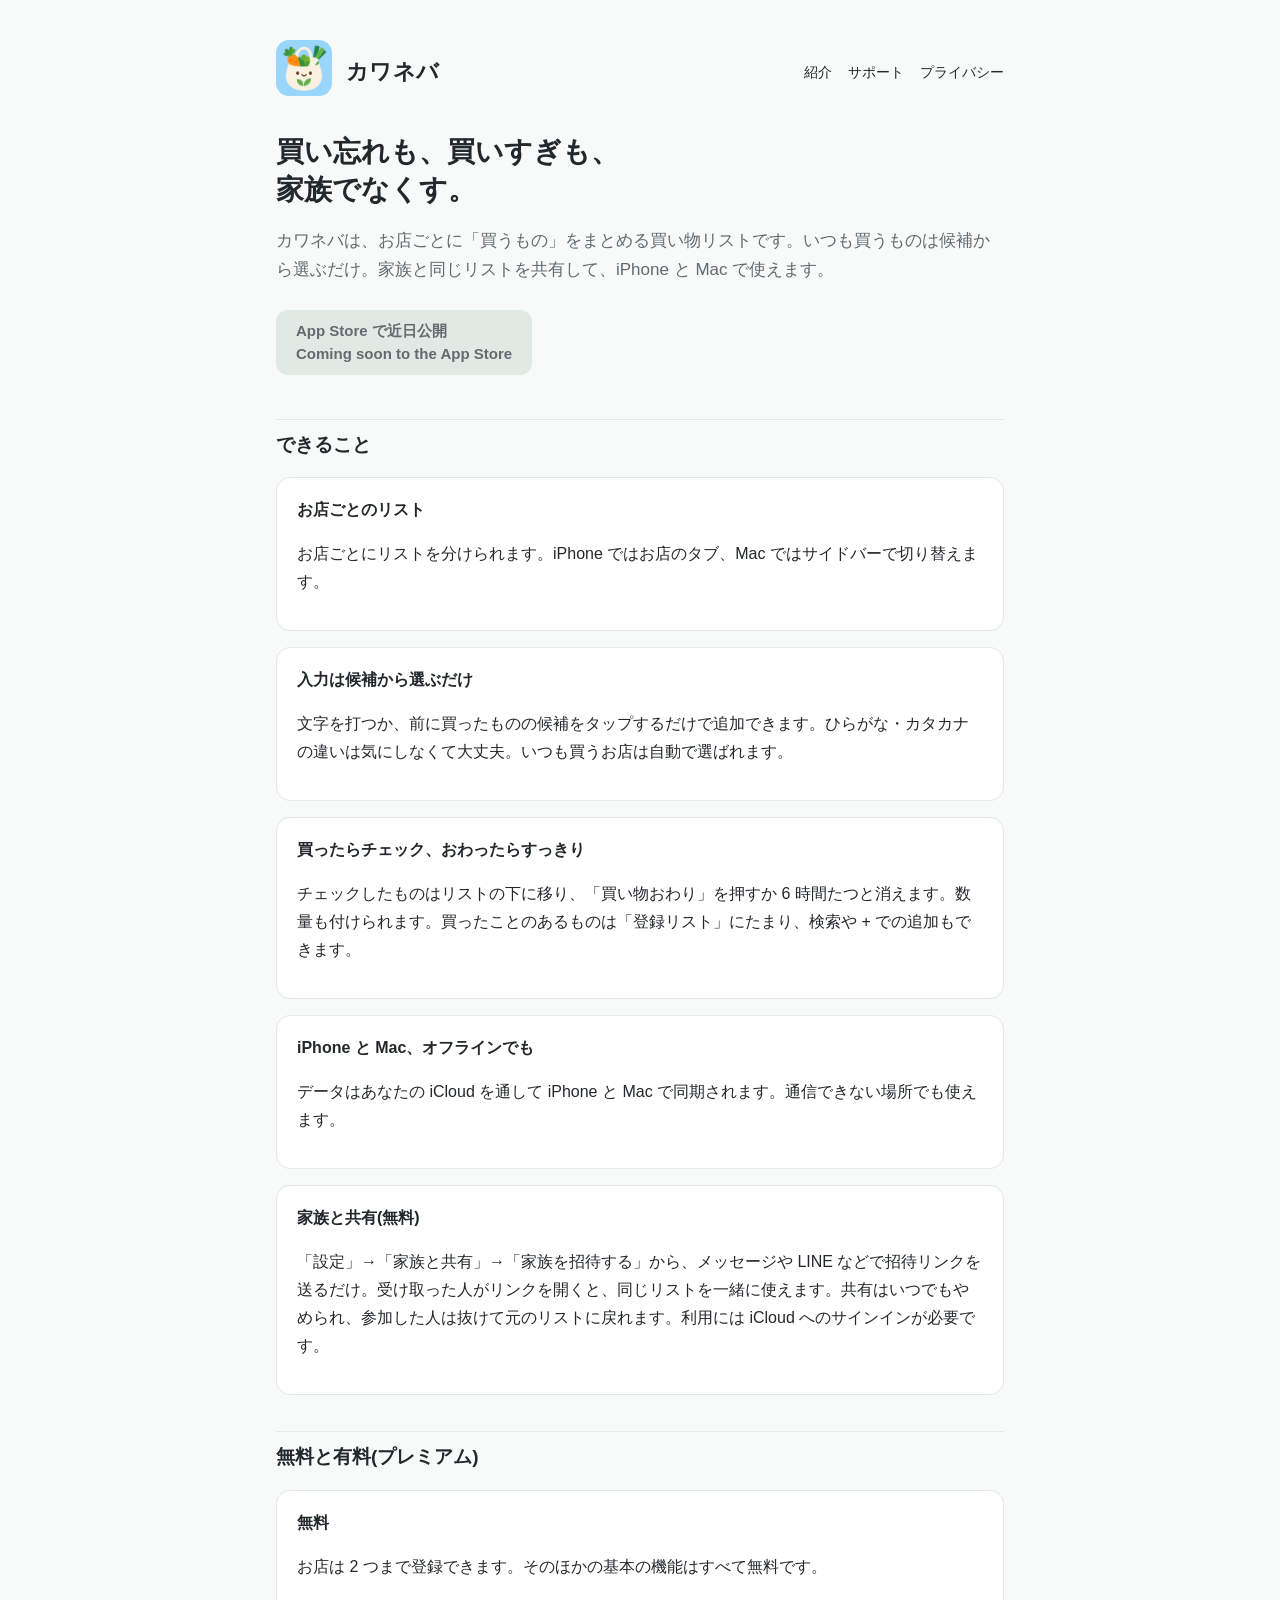
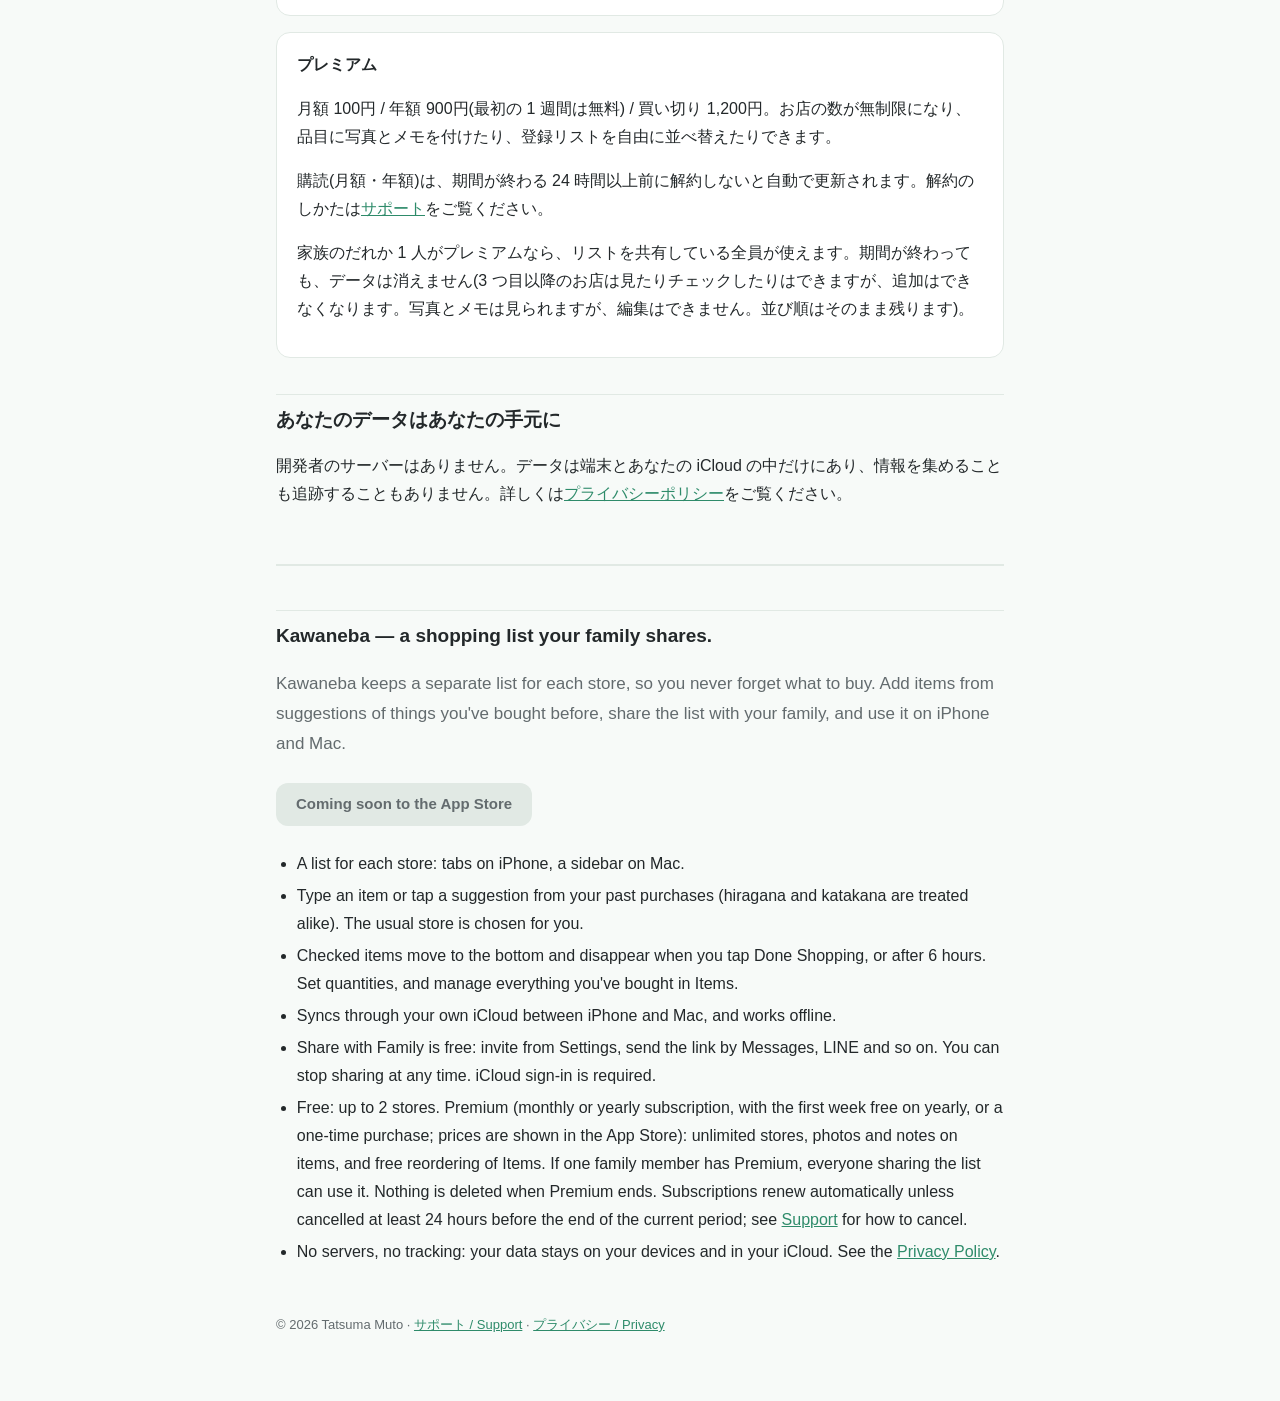
==== index.html @ fdcb3dcb "カワネバの紹介ページ・サポート・プライバシーポリシー Co-Authored-By: Claude Opus 5.5 <noreply@anthropic.com>" ====
<!doctype html>
<html lang="ja">
<head>
<meta charset="utf-8">
<meta name="viewport" content="width=device-width, initial-scale=1">
<title>カワネバ — 家族で使える、お店ごとの買い物リスト / Kawaneba — Shared Shopping List</title>
<meta name="description" content="カワネバは、お店ごとに買うものをまとめ、家族と共有できる iPhone・Mac 用の買い物リストアプリです。 Kawaneba is a shopping list app for iPhone and Mac with a separate list for each store, shared with your family.">
<link rel="icon" href="icon.png">
<link rel="stylesheet" href="style.css">
</head>
<body>
<main>
  <header class="site">
    <a href="index.html" aria-label="カワネバ"><img src="icon.png" alt=""></a>
    <a href="index.html" class="name">カワネバ</a>
    <nav><a href="index.html">紹介</a><a href="support.html">サポート</a><a href="privacy.html">プライバシー</a></nav>
  </header>

  <h1>買い忘れも、買いすぎも、<br>家族でなくす。</h1>
  <p class="lead">カワネバは、お店ごとに「買うもの」をまとめる買い物リストです。いつも買うものは候補から選ぶだけ。家族と同じリストを共有して、iPhone と Mac で使えます。</p>
  <!-- APP_STORE_URL: 公開後、下のバッジを App Store へのリンク(<a href="…">)に差し替える -->
  <div class="badge">App Store で近日公開<br><span lang="en">Coming soon to the App Store</span></div>

  <h2>できること</h2>
  <div class="card">
    <h3>お店ごとのリスト</h3>
    <p>お店ごとにリストを分けられます。iPhone ではお店のタブ、Mac ではサイドバーで切り替えます。</p>
  </div>
  <div class="card">
    <h3>入力は候補から選ぶだけ</h3>
    <p>文字を打つか、前に買ったものの候補をタップするだけで追加できます。ひらがな・カタカナの違いは気にしなくて大丈夫。いつも買うお店は自動で選ばれます。</p>
  </div>
  <div class="card">
    <h3>買ったらチェック、おわったらすっきり</h3>
    <p>チェックしたものはリストの下に移り、「買い物おわり」を押すか 6 時間たつと消えます。数量も付けられます。買ったことのあるものは「登録リスト」にたまり、検索や + での追加もできます。</p>
  </div>
  <div class="card">
    <h3>iPhone と Mac、オフラインでも</h3>
    <p>データはあなたの iCloud を通して iPhone と Mac で同期されます。通信できない場所でも使えます。</p>
  </div>
  <div class="card">
    <h3>家族と共有(無料)</h3>
    <p>「設定」→「家族と共有」→「家族を招待する」から、メッセージや LINE などで招待リンクを送るだけ。受け取った人がリンクを開くと、同じリストを一緒に使えます。共有はいつでもやめられ、参加した人は抜けて元のリストに戻れます。利用には iCloud へのサインインが必要です。</p>
  </div>

  <h2>無料と有料(プレミアム)</h2>
  <div class="card">
    <h3>無料</h3>
    <p>お店は 2 つまで登録できます。そのほかの基本の機能はすべて無料です。</p>
  </div>
  <div class="card">
    <h3>プレミアム</h3>
    <p>月額 100円 / 年額 900円(最初の 1 週間は無料) / 買い切り 1,200円。お店の数が無制限になり、品目に写真とメモを付けたり、登録リストを自由に並べ替えたりできます。</p>
    <p>購読(月額・年額)は、期間が終わる 24 時間以上前に解約しないと自動で更新されます。解約のしかたは<a href="support.html">サポート</a>をご覧ください。</p>
    <p>家族のだれか 1 人がプレミアムなら、リストを共有している全員が使えます。期間が終わっても、データは消えません(3 つ目以降のお店は見たりチェックしたりはできますが、追加はできなくなります。写真とメモは見られますが、編集はできません。並び順はそのまま残ります)。</p>
  </div>

  <h2>あなたのデータはあなたの手元に</h2>
  <p>開発者のサーバーはありません。データは端末とあなたの iCloud の中だけにあり、情報を集めることも追跡することもありません。詳しくは<a href="privacy.html">プライバシーポリシー</a>をご覧ください。</p>

  <section class="lang" lang="en">
    <h2>Kawaneba — a shopping list your family shares.</h2>
    <p class="lead">Kawaneba keeps a separate list for each store, so you never forget what to buy. Add items from suggestions of things you've bought before, share the list with your family, and use it on iPhone and Mac.</p>
    <p><span class="badge">Coming soon to the App Store</span></p>
    <ul>
      <li>A list for each store: tabs on iPhone, a sidebar on Mac.</li>
      <li>Type an item or tap a suggestion from your past purchases (hiragana and katakana are treated alike). The usual store is chosen for you.</li>
      <li>Checked items move to the bottom and disappear when you tap Done Shopping, or after 6 hours. Set quantities, and manage everything you've bought in Items.</li>
      <li>Syncs through your own iCloud between iPhone and Mac, and works offline.</li>
      <li>Share with Family is free: invite from Settings, send the link by Messages, LINE and so on. You can stop sharing at any time. iCloud sign-in is required.</li>
      <li>Free: up to 2 stores. Premium (monthly or yearly subscription, with the first week free on yearly, or a one-time purchase; prices are shown in the App Store): unlimited stores, photos and notes on items, and free reordering of Items. If one family member has Premium, everyone sharing the list can use it. Nothing is deleted when Premium ends. Subscriptions renew automatically unless cancelled at least 24 hours before the end of the current period; see <a href="support.html">Support</a> for how to cancel.</li>
      <li>No servers, no tracking: your data stays on your devices and in your iCloud. See the <a href="privacy.html">Privacy Policy</a>.</li>
    </ul>
  </section>

  <footer>© 2026 Tatsuma Muto · <a href="support.html">サポート / Support</a> · <a href="privacy.html">プライバシー / Privacy</a></footer>
</main>
</body>
</html>
---- style.css ----
:root { --accent: #2E8B6A; --fg: #23282a; --sub: #636b6e; --bg: #f7faf8; --card: #ffffff; --line: #e1e9e4; }
@media (prefers-color-scheme: dark) {
  :root { --accent: #5CC49B; --fg: #eef3f0; --sub: #9aa6a0; --bg: #171a19; --card: #212524; --line: #333a37; }
}
* { box-sizing: border-box; }
body { margin: 0; background: var(--bg); color: var(--fg); font: 16px/1.75 -apple-system, BlinkMacSystemFont, "Hiragino Sans", "Noto Sans JP", sans-serif; }
main { max-width: 760px; margin: 0 auto; padding: 40px 16px 64px; }
header.site { display: flex; align-items: center; gap: 14px; margin-bottom: 28px; }
header.site img { width: 56px; height: 56px; border-radius: 13px; }
header.site a { color: inherit; text-decoration: none; }
header.site .name { font-size: 22px; font-weight: 700; letter-spacing: .02em; }
nav { margin-left: auto; display: flex; gap: 16px; font-size: 14px; }
nav a { color: var(--sub); text-decoration: none; }
nav a:hover, a { color: var(--accent); }
h1 { font-size: 28px; line-height: 1.35; margin: 8px 0 12px; }
h2 { font-size: 19px; margin: 36px 0 8px; padding-top: 8px; border-top: 1px solid var(--line); }
h3 { font-size: 16px; margin: 20px 0 4px; }
.lead { color: var(--sub); font-size: 17px; }
.card { background: var(--card); border: 1px solid var(--line); border-radius: 14px; padding: 18px 20px; margin: 16px 0; }
.card h3 { margin-top: 0; }
.badge { display: inline-block; margin: 8px 0; padding: 10px 20px; border-radius: 12px; background: var(--line); color: var(--sub); font-weight: 700; font-size: 15px; line-height: 1.5; cursor: default; }
ul { padding-left: 1.3em; }
li { margin: 4px 0; }
.lang { margin-top: 56px; padding-top: 8px; border-top: 2px solid var(--line); }
footer { color: var(--sub); font-size: 13px; margin-top: 48px; }
@media (max-width: 520px) { header.site { flex-wrap: wrap; } nav { margin-left: 0; width: 100%; } h1 { font-size: 24px; } }
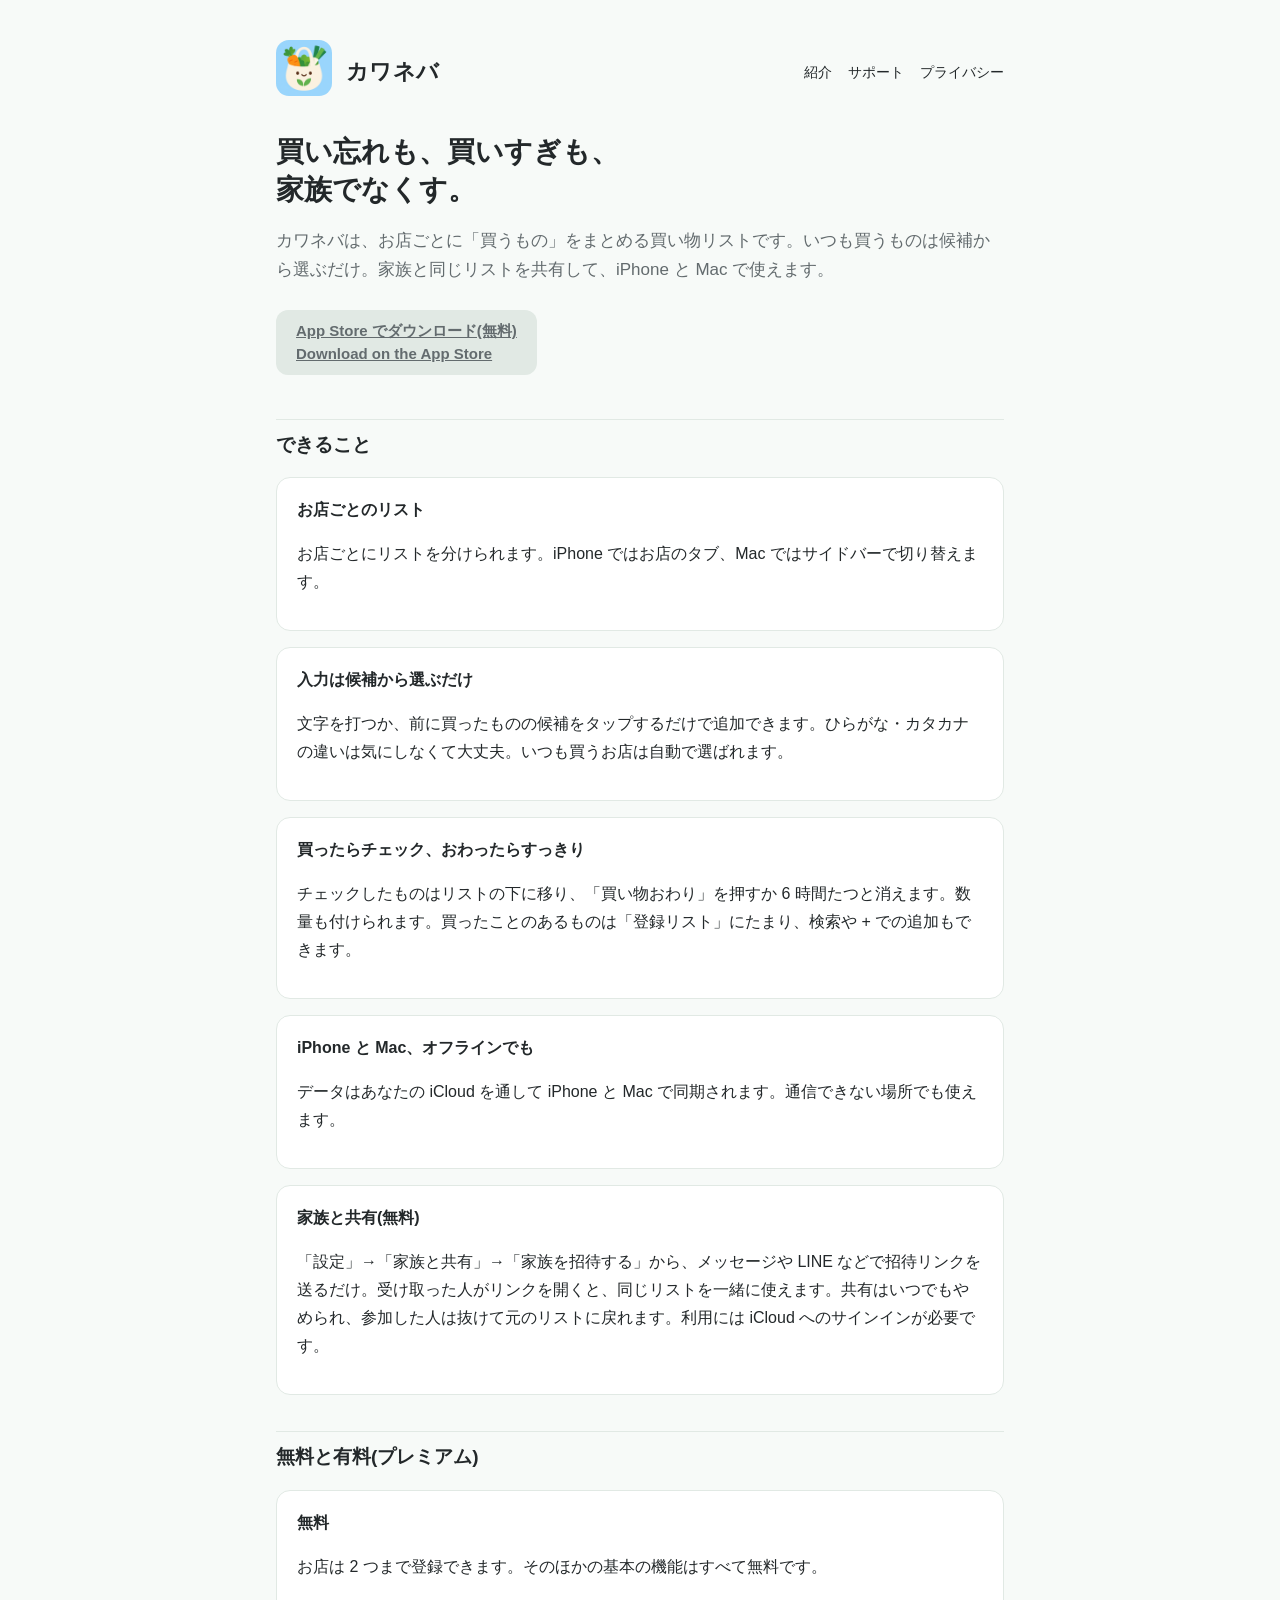
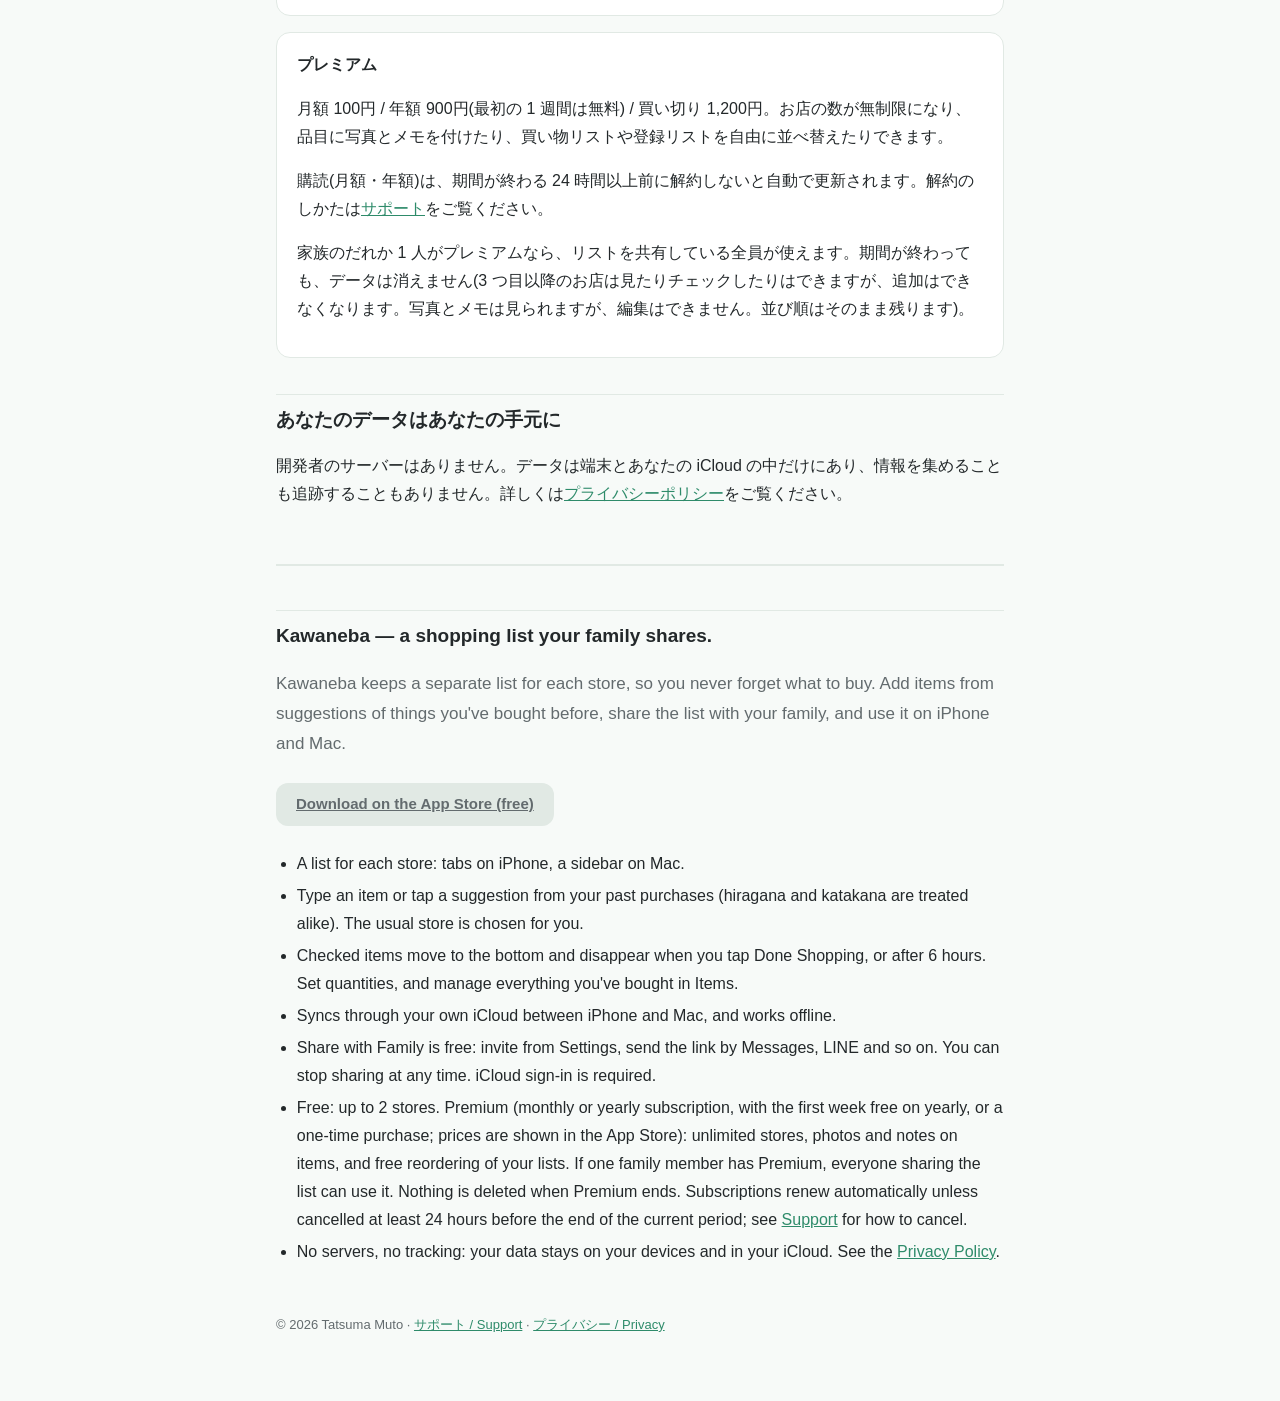
==== commit 8fb2216b: "Link to the App Store" ====
--- a/index.html
+++ b/index.html
@@ -18,8 +18,7 @@
 
   <h1>買い忘れも、買いすぎも、<br>家族でなくす。</h1>
   <p class="lead">カワネバは、お店ごとに「買うもの」をまとめる買い物リストです。いつも買うものは候補から選ぶだけ。家族と同じリストを共有して、iPhone と Mac で使えます。</p>
-  <!-- APP_STORE_URL: 公開後、下のバッジを App Store へのリンク(<a href="…">)に差し替える -->
-  <div class="badge">App Store で近日公開<br><span lang="en">Coming soon to the App Store</span></div>
+  <a class="badge badge-link" href="https://apps.apple.com/jp/app/id6831438409">App Store でダウンロード(無料)<br><span lang="en">Download on the App Store</span></a>
 
   <h2>できること</h2>
   <div class="card">
@@ -50,7 +49,7 @@
   </div>
   <div class="card">
     <h3>プレミアム</h3>
-    <p>月額 100円 / 年額 900円(最初の 1 週間は無料) / 買い切り 1,200円。お店の数が無制限になり、品目に写真とメモを付けたり、登録リストを自由に並べ替えたりできます。</p>
+    <p>月額 100円 / 年額 900円(最初の 1 週間は無料) / 買い切り 1,200円。お店の数が無制限になり、品目に写真とメモを付けたり、買い物リストや登録リストを自由に並べ替えたりできます。</p>
     <p>購読(月額・年額)は、期間が終わる 24 時間以上前に解約しないと自動で更新されます。解約のしかたは<a href="support.html">サポート</a>をご覧ください。</p>
     <p>家族のだれか 1 人がプレミアムなら、リストを共有している全員が使えます。期間が終わっても、データは消えません(3 つ目以降のお店は見たりチェックしたりはできますが、追加はできなくなります。写真とメモは見られますが、編集はできません。並び順はそのまま残ります)。</p>
   </div>
@@ -61,14 +60,14 @@
   <section class="lang" lang="en">
     <h2>Kawaneba — a shopping list your family shares.</h2>
     <p class="lead">Kawaneba keeps a separate list for each store, so you never forget what to buy. Add items from suggestions of things you've bought before, share the list with your family, and use it on iPhone and Mac.</p>
-    <p><span class="badge">Coming soon to the App Store</span></p>
+    <p><a class="badge badge-link" href="https://apps.apple.com/app/id6831438409">Download on the App Store (free)</a></p>
     <ul>
       <li>A list for each store: tabs on iPhone, a sidebar on Mac.</li>
       <li>Type an item or tap a suggestion from your past purchases (hiragana and katakana are treated alike). The usual store is chosen for you.</li>
       <li>Checked items move to the bottom and disappear when you tap Done Shopping, or after 6 hours. Set quantities, and manage everything you've bought in Items.</li>
       <li>Syncs through your own iCloud between iPhone and Mac, and works offline.</li>
       <li>Share with Family is free: invite from Settings, send the link by Messages, LINE and so on. You can stop sharing at any time. iCloud sign-in is required.</li>
-      <li>Free: up to 2 stores. Premium (monthly or yearly subscription, with the first week free on yearly, or a one-time purchase; prices are shown in the App Store): unlimited stores, photos and notes on items, and free reordering of Items. If one family member has Premium, everyone sharing the list can use it. Nothing is deleted when Premium ends. Subscriptions renew automatically unless cancelled at least 24 hours before the end of the current period; see <a href="support.html">Support</a> for how to cancel.</li>
+      <li>Free: up to 2 stores. Premium (monthly or yearly subscription, with the first week free on yearly, or a one-time purchase; prices are shown in the App Store): unlimited stores, photos and notes on items, and free reordering of your lists. If one family member has Premium, everyone sharing the list can use it. Nothing is deleted when Premium ends. Subscriptions renew automatically unless cancelled at least 24 hours before the end of the current period; see <a href="support.html">Support</a> for how to cancel.</li>
       <li>No servers, no tracking: your data stays on your devices and in your iCloud. See the <a href="privacy.html">Privacy Policy</a>.</li>
     </ul>
   </section>
